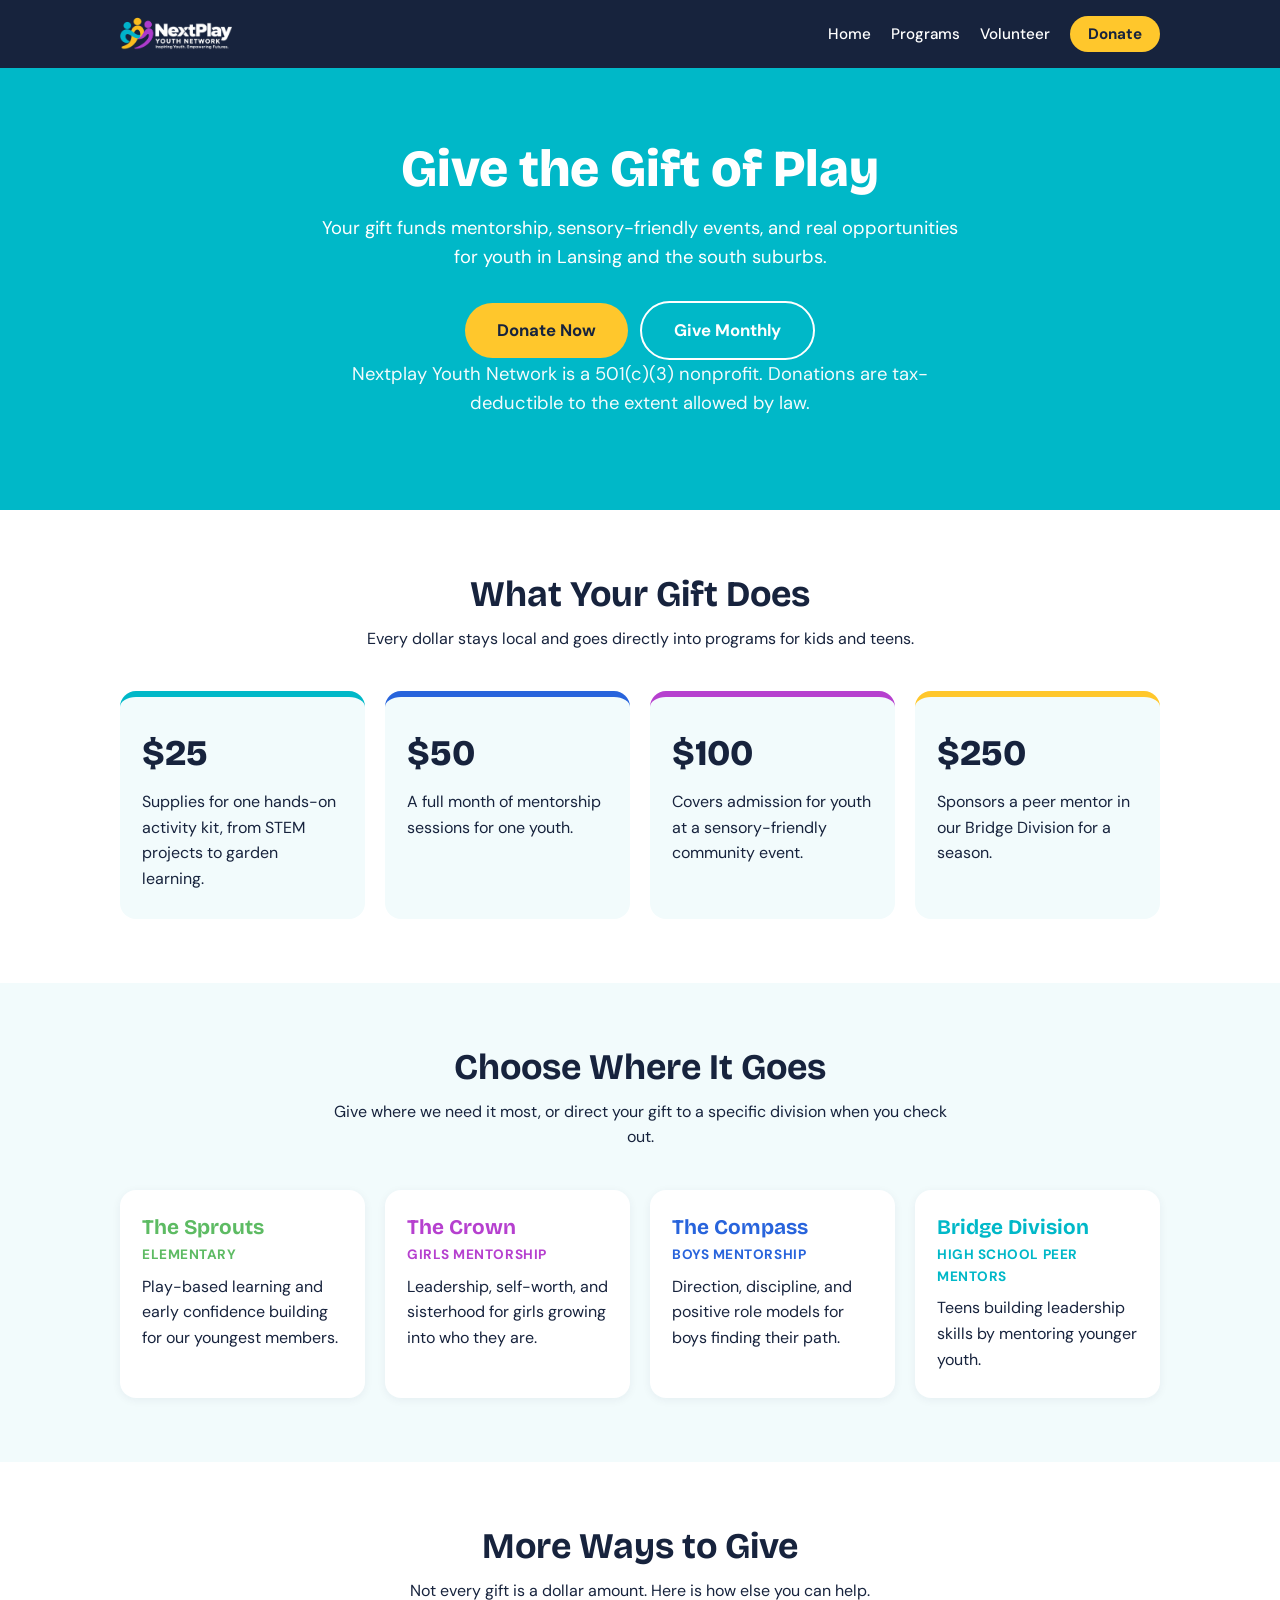
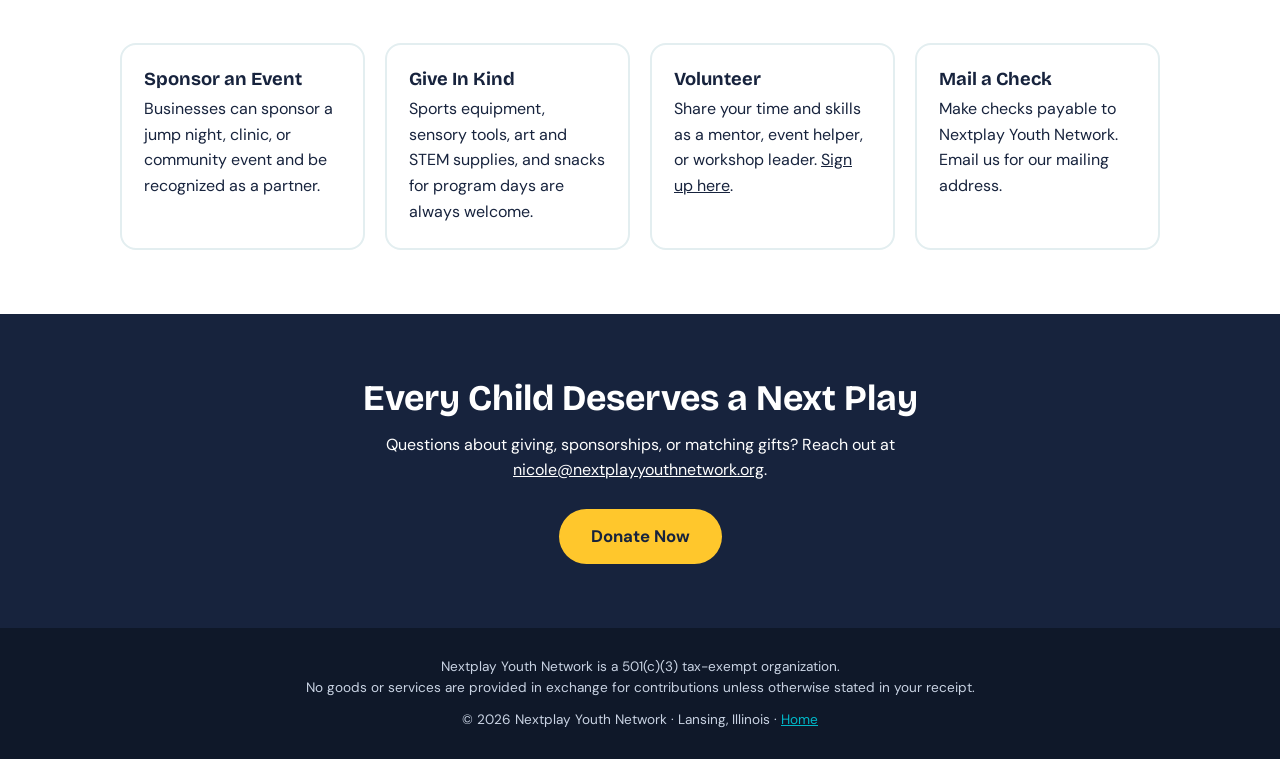
==== donate.html @ af015f4e "Add files via upload" ====
<!DOCTYPE html>
<html lang="en">
<head>
  <meta charset="UTF-8">
  <meta name="viewport" content="width=device-width, initial-scale=1.0">
  <title>Donate | Nextplay Youth Network</title>
  <meta name="description" content="Support Nextplay Youth Network, a Lansing, IL 501(c)(3) offering mentorship and sensory-friendly programs for youth. Every gift is tax-deductible to the extent allowed by law.">
  <meta property="og:title" content="Give the Gift of Play | Nextplay Youth Network">
  <meta property="og:description" content="Fund mentorship, sensory-friendly events, and real opportunities for Lansing youth.">
  <meta property="og:image" content="og-banner.png">
  <meta property="og:url" content="https://nextplayyouthnetwork.org/donate.html">
  <link rel="preconnect" href="https://fonts.googleapis.com">
  <link rel="preconnect" href="https://fonts.gstatic.com" crossorigin>
  <link href="https://fonts.googleapis.com/css2?family=Bricolage+Grotesque:wght@600;800&family=DM+Sans:wght@400;500;700&display=swap" rel="stylesheet">
  <style>
    :root {
      --turquoise: #00B8C8;
      --royal: #2864DC;
      --orchid: #B640CF;
      --gold: #FFC72C;
      --navy: #17233D;
      --white: #FFFFFF;
      --soft: #F2FBFC;
      --sprout: #5DBB63;
    }
    * { box-sizing: border-box; margin: 0; padding: 0; }
    body { font-family: 'DM Sans', sans-serif; color: var(--navy); background: var(--white); line-height: 1.6; }
    h1, h2, h3 { font-family: 'Bricolage Grotesque', sans-serif; line-height: 1.15; }
    a { color: inherit; }
    .wrap { max-width: 1080px; margin: 0 auto; padding: 0 20px; }

    /* Nav */
    nav { background: var(--navy); }
    nav .wrap { display: flex; align-items: center; justify-content: space-between; gap: 16px; padding-top: 14px; padding-bottom: 14px; flex-wrap: wrap; }
    nav .brand { font-family: 'Bricolage Grotesque', sans-serif; font-weight: 800; font-size: 1.25rem; color: var(--white); text-decoration: none; }
    nav .brand span { color: var(--turquoise); }
    nav ul { list-style: none; display: flex; gap: 20px; align-items: center; flex-wrap: wrap; }
    nav ul a { color: var(--white); text-decoration: none; font-weight: 500; font-size: 0.95rem; }
    nav ul a:hover { color: var(--gold); }
    .nav-donate { background: var(--gold); color: var(--navy) !important; padding: 8px 18px; border-radius: 999px; font-weight: 700 !important; }

    /* Hero */
    .hero { background: var(--turquoise); color: var(--white); padding: 72px 0 64px; text-align: center; }
    .hero h1 { font-size: clamp(2rem, 5vw, 3.25rem); font-weight: 800; margin-bottom: 14px; }
    .hero p { font-size: 1.15rem; max-width: 640px; margin: 0 auto 28px; }
    .btn { display: inline-block; font-weight: 700; text-decoration: none; border-radius: 999px; padding: 14px 32px; font-size: 1.05rem; transition: transform .15s ease, box-shadow .15s ease; }
    .btn:hover { transform: translateY(-2px); box-shadow: 0 6px 18px rgba(23,35,61,.18); }
    .btn-gold { background: var(--gold); color: var(--navy); }
    .btn-navy { background: var(--navy); color: var(--white); }
    .btn-outline { border: 2px solid var(--white); color: var(--white); margin-left: 8px; }
    .trust { margin-top: 18px; font-size: 0.9rem; opacity: .95; }

    section { padding: 64px 0; }
    .section-title { text-align: center; font-size: clamp(1.6rem, 3.5vw, 2.25rem); margin-bottom: 10px; }
    .section-sub { text-align: center; max-width: 620px; margin: 0 auto 40px; }

    /* Impact tiers */
    .tiers { display: grid; grid-template-columns: repeat(auto-fit, minmax(220px, 1fr)); gap: 20px; }
    .tier { background: var(--soft); border-radius: 16px; padding: 28px 22px; border-top: 6px solid var(--turquoise); }
    .tier:nth-child(2) { border-top-color: var(--royal); }
    .tier:nth-child(3) { border-top-color: var(--orchid); }
    .tier:nth-child(4) { border-top-color: var(--gold); }
    .tier .amt { font-family: 'Bricolage Grotesque', sans-serif; font-size: 2.25rem; font-weight: 800; }
    .tier p { margin-top: 6px; }

    /* Divisions */
    .divisions { background: var(--soft); }
    .div-grid { display: grid; grid-template-columns: repeat(auto-fit, minmax(220px, 1fr)); gap: 20px; }
    .div-card { background: var(--white); border-radius: 16px; padding: 26px 22px; box-shadow: 0 2px 10px rgba(23,35,61,.06); }
    .div-card h3 { font-size: 1.3rem; margin-bottom: 4px; }
    .div-card .who { font-size: .85rem; font-weight: 700; text-transform: uppercase; letter-spacing: .04em; margin-bottom: 8px; }
    .sprouts h3, .sprouts .who { color: var(--sprout); }
    .crown h3, .crown .who { color: var(--orchid); }
    .compass h3, .compass .who { color: var(--royal); }
    .bridge h3, .bridge .who { color: var(--turquoise); }

    /* Other ways */
    .ways { display: grid; grid-template-columns: repeat(auto-fit, minmax(240px, 1fr)); gap: 20px; }
    .way { border: 2px solid #E3EEF0; border-radius: 16px; padding: 24px 22px; }
    .way h3 { font-size: 1.15rem; margin-bottom: 6px; }

    /* Closing band */
    .band { background: var(--navy); color: var(--white); text-align: center; }
    .band h2 { font-size: clamp(1.6rem, 3.5vw, 2.25rem); margin-bottom: 12px; }
    .band p { max-width: 600px; margin: 0 auto 26px; }

    footer { background: #0F1829; color: #C9D3E3; font-size: .85rem; padding: 28px 0; text-align: center; }
    footer a { color: var(--turquoise); }

    @media (max-width: 520px) {
      .btn-outline { margin-left: 0; margin-top: 10px; }
      nav ul { gap: 14px; }
    }
  </style>
</head>
<body>


  <nav>
    <div class="wrap">
      <a href="index.html" class="brand"><img src="nextplay-logo-white.png" alt="Nextplay Youth Network home" style="height:40px;display:block;"></a>
      <ul>
        <li><a href="index.html">Home</a></li>
        <li><a href="index.html#programs">Programs</a></li>
        <li><a href="join.html#volunteer">Volunteer</a></li>
        <li><a href="donate.html" class="nav-donate">Donate</a></li>
      </ul>
    </div>
  </nav>

  <header class="hero">
    <div class="wrap">
      <h1>Give the Gift of Play</h1>
      <p>Your gift funds mentorship, sensory-friendly events, and real opportunities for youth in Lansing and the south suburbs.</p>
      <a href="https://www.zeffy.com/en-US/donation-form/donate-to-change-lives-27430" class="btn btn-gold" target="_blank" rel="noopener">Donate Now</a>
      <a href="https://www.zeffy.com/en-US/donation-form/donate-to-change-lives-27430" class="btn btn-outline" target="_blank" rel="noopener">Give Monthly</a>
      <p class="trust">Nextplay Youth Network is a 501(c)(3) nonprofit. Donations are tax-deductible to the extent allowed by law.</p>
    </div>
  </header>

  <section>
    <div class="wrap">
      <h2 class="section-title">What Your Gift Does</h2>
      <p class="section-sub">Every dollar stays local and goes directly into programs for kids and teens.</p>
      <div class="tiers">
        <div class="tier"><div class="amt">$25</div><p>Supplies for one hands-on activity kit, from STEM projects to garden learning.</p></div>
        <div class="tier"><div class="amt">$50</div><p>A full month of mentorship sessions for one youth.</p></div>
        <div class="tier"><div class="amt">$100</div><p>Covers admission for youth at a sensory-friendly community event.</p></div>
        <div class="tier"><div class="amt">$250</div><p>Sponsors a peer mentor in our Bridge Division for a season.</p></div>
      </div>
    </div>
  </section>

  <section class="divisions">
    <div class="wrap">
      <h2 class="section-title">Choose Where It Goes</h2>
      <p class="section-sub">Give where we need it most, or direct your gift to a specific division when you check out.</p>
      <div class="div-grid">
        <div class="div-card sprouts"><h3>The Sprouts</h3><div class="who">Elementary</div><p>Play-based learning and early confidence building for our youngest members.</p></div>
        <div class="div-card crown"><h3>The Crown</h3><div class="who">Girls Mentorship</div><p>Leadership, self-worth, and sisterhood for girls growing into who they are.</p></div>
        <div class="div-card compass"><h3>The Compass</h3><div class="who">Boys Mentorship</div><p>Direction, discipline, and positive role models for boys finding their path.</p></div>
        <div class="div-card bridge"><h3>Bridge Division</h3><div class="who">High School Peer Mentors</div><p>Teens building leadership skills by mentoring younger youth.</p></div>
      </div>
    </div>
  </section>

  <section>
    <div class="wrap">
      <h2 class="section-title">More Ways to Give</h2>
      <p class="section-sub">Not every gift is a dollar amount. Here is how else you can help.</p>
      <div class="ways">
        <div class="way"><h3>Sponsor an Event</h3><p>Businesses can sponsor a jump night, clinic, or community event and be recognized as a partner.</p></div>
        <div class="way"><h3>Give In Kind</h3><p>Sports equipment, sensory tools, art and STEM supplies, and snacks for program days are always welcome.</p></div>
        <div class="way"><h3>Volunteer</h3><p>Share your time and skills as a mentor, event helper, or workshop leader. <a href="join.html#volunteer">Sign up here</a>.</p></div>
        <div class="way"><h3>Mail a Check</h3><p>Make checks payable to Nextplay Youth Network. Email us for our mailing address.</p></div>
      </div>
    </div>
  </section>

  <section class="band">
    <div class="wrap">
      <h2>Every Child Deserves a Next Play</h2>
      <p>Questions about giving, sponsorships, or matching gifts? Reach out at <a href="mailto:nicole@nextplayyouthnetwork.org">nicole@nextplayyouthnetwork.org</a>.</p>
      <a href="https://www.zeffy.com/en-US/donation-form/donate-to-change-lives-27430" class="btn btn-gold" target="_blank" rel="noopener">Donate Now</a>
    </div>
  </section>

  <footer>
    <div class="wrap">
      <p>Nextplay Youth Network is a 501(c)(3) tax-exempt organization.<br>
      No goods or services are provided in exchange for contributions unless otherwise stated in your receipt.</p>
      <p style="margin-top:10px;">&copy; 2026 Nextplay Youth Network &middot; Lansing, Illinois &middot; <a href="index.html">Home</a></p>
    </div>
  </footer>

</body>
</html>
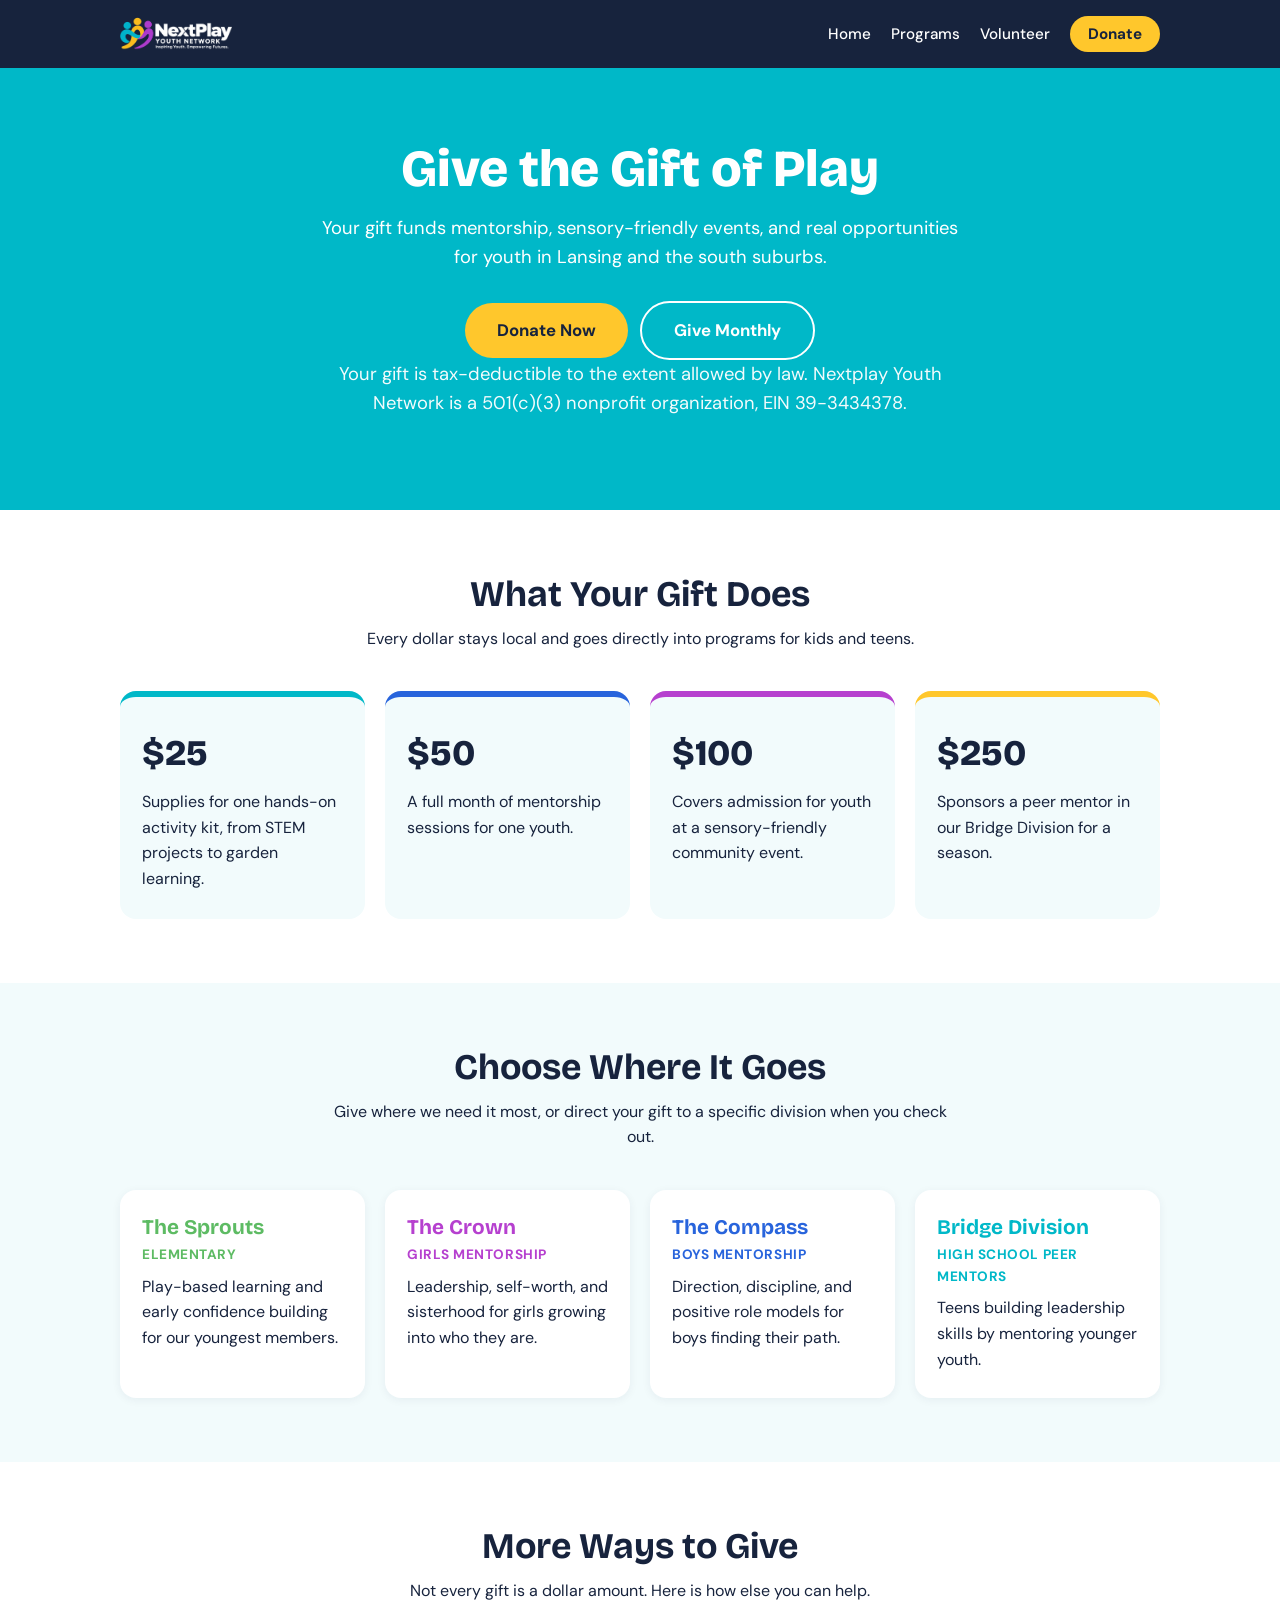
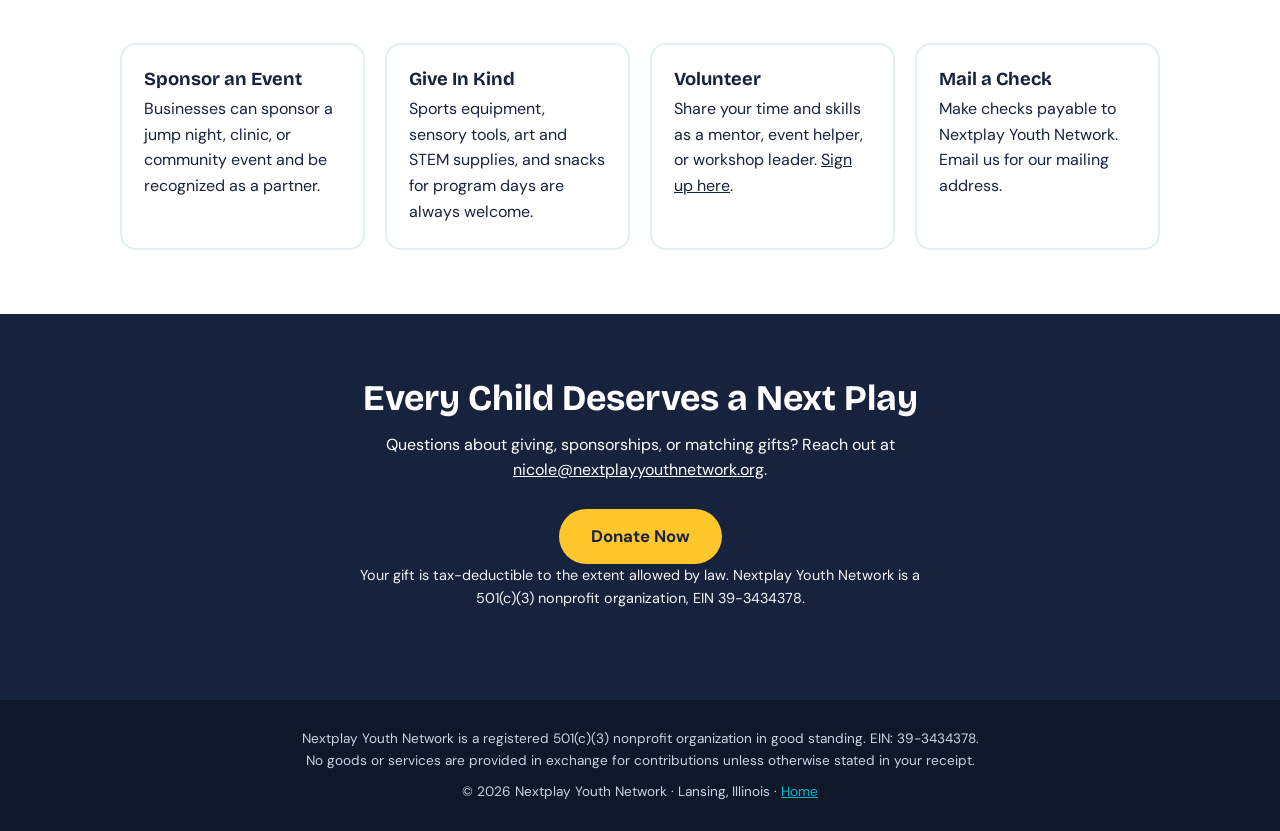
==== commit e0538351: "Add 501(c)(3) status and EIN to footers and donate buttons Co-Authored-By: Claude Opus 5.5 <noreply@" ====
--- a/donate.html
+++ b/donate.html
@@ -114,7 +114,7 @@
       <p>Your gift funds mentorship, sensory-friendly events, and real opportunities for youth in Lansing and the south suburbs.</p>
       <a href="https://www.zeffy.com/en-US/donation-form/donate-to-change-lives-27430" class="btn btn-gold" target="_blank" rel="noopener">Donate Now</a>
       <a href="https://www.zeffy.com/en-US/donation-form/donate-to-change-lives-27430" class="btn btn-outline" target="_blank" rel="noopener">Give Monthly</a>
-      <p class="trust">Nextplay Youth Network is a 501(c)(3) nonprofit. Donations are tax-deductible to the extent allowed by law.</p>
+      <p class="trust">Your gift is tax-deductible to the extent allowed by law. Nextplay Youth Network is a 501(c)(3) nonprofit organization, EIN <span style="white-space:nowrap">39-3434378</span>.</p>
     </div>
   </header>
 
@@ -162,12 +162,13 @@
       <h2>Every Child Deserves a Next Play</h2>
       <p>Questions about giving, sponsorships, or matching gifts? Reach out at <a href="mailto:nicole@nextplayyouthnetwork.org">nicole@nextplayyouthnetwork.org</a>.</p>
       <a href="https://www.zeffy.com/en-US/donation-form/donate-to-change-lives-27430" class="btn btn-gold" target="_blank" rel="noopener">Donate Now</a>
+      <p class="trust">Your gift is tax-deductible to the extent allowed by law. Nextplay Youth Network is a 501(c)(3) nonprofit organization, EIN <span style="white-space:nowrap">39-3434378</span>.</p>
     </div>
   </section>
 
   <footer>
     <div class="wrap">
-      <p>Nextplay Youth Network is a 501(c)(3) tax-exempt organization.<br>
+      <p>Nextplay Youth Network is a registered 501(c)(3) nonprofit organization in good standing. EIN: <span style="white-space:nowrap">39-3434378</span>.<br>
       No goods or services are provided in exchange for contributions unless otherwise stated in your receipt.</p>
       <p style="margin-top:10px;">&copy; 2026 Nextplay Youth Network &middot; Lansing, Illinois &middot; <a href="index.html">Home</a></p>
     </div>
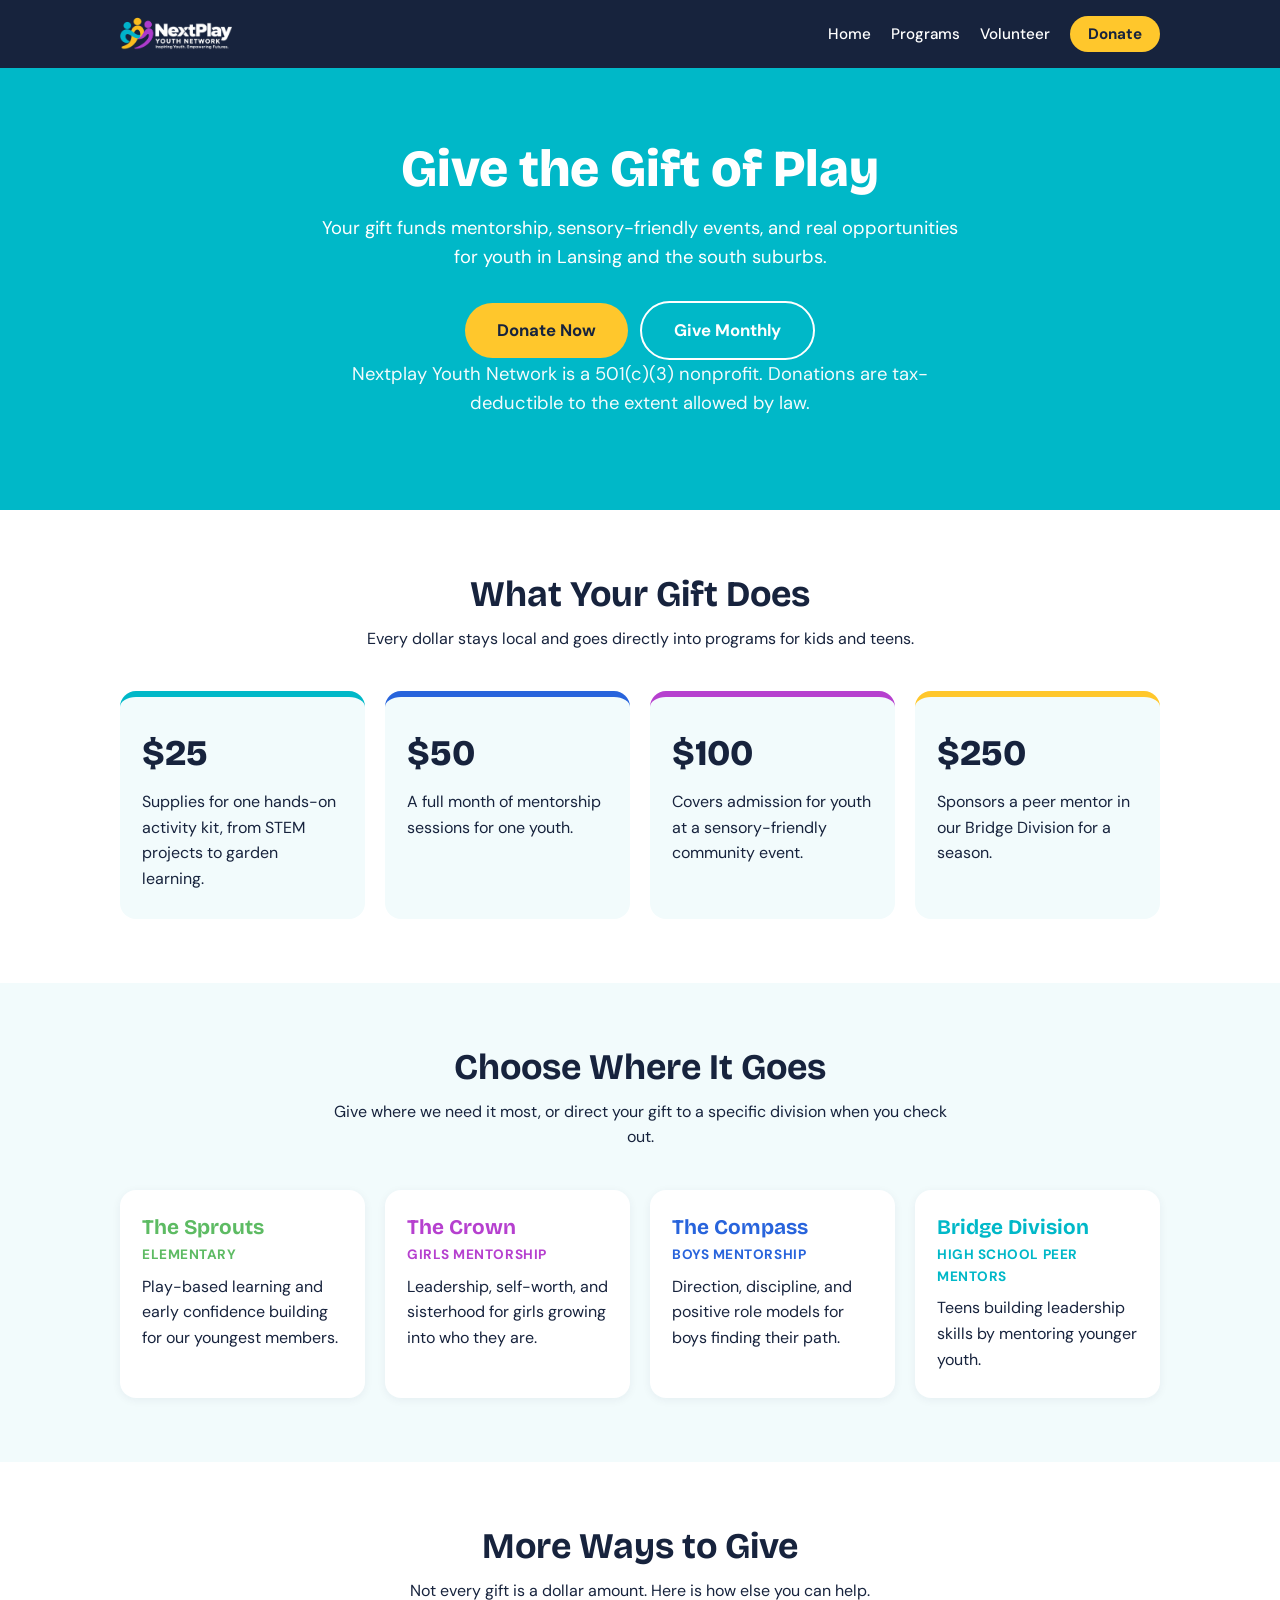
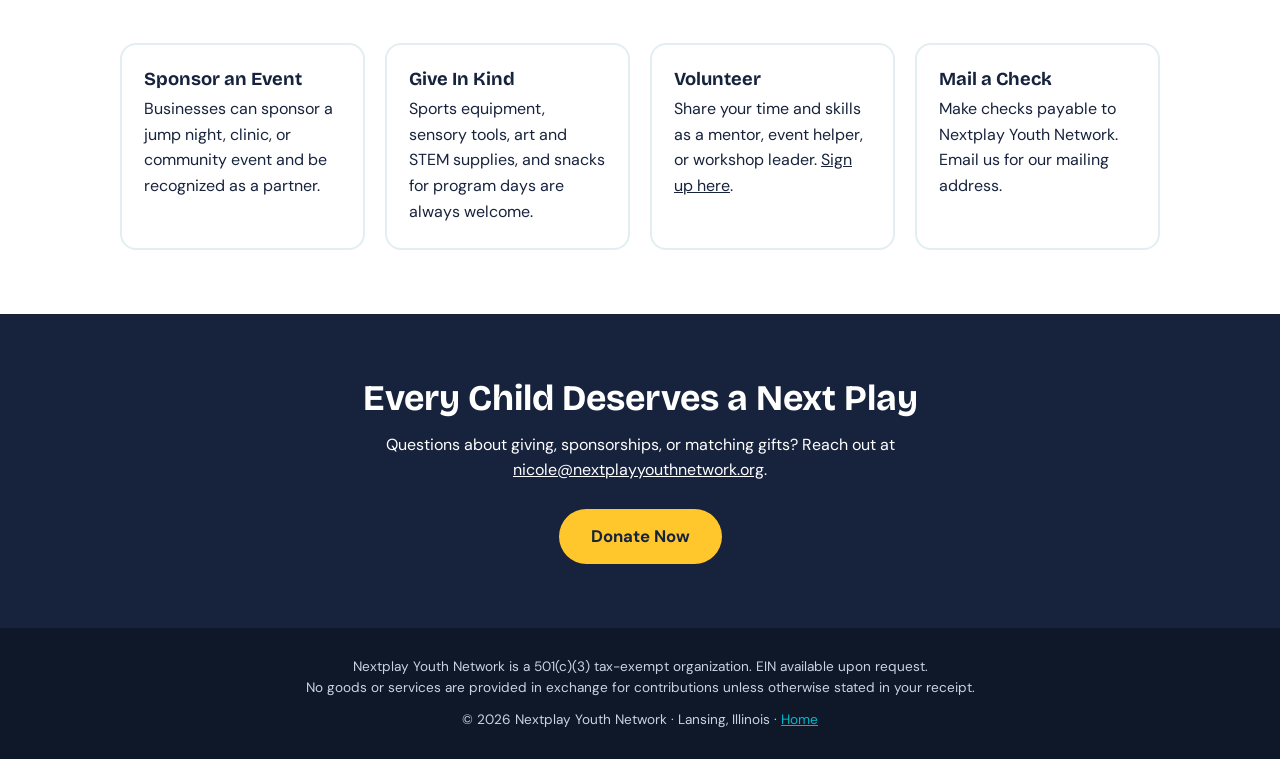
==== commit 6031d727: "site updates" ====
--- a/donate.html
+++ b/donate.html
@@ -112,9 +112,9 @@
     <div class="wrap">
       <h1>Give the Gift of Play</h1>
       <p>Your gift funds mentorship, sensory-friendly events, and real opportunities for youth in Lansing and the south suburbs.</p>
-      <a href="https://www.zeffy.com/en-US/donation-form/donate-to-change-lives-27430" class="btn btn-gold" target="_blank" rel="noopener">Donate Now</a>
-      <a href="https://www.zeffy.com/en-US/donation-form/donate-to-change-lives-27430" class="btn btn-outline" target="_blank" rel="noopener">Give Monthly</a>
-      <p class="trust">Your gift is tax-deductible to the extent allowed by law. Nextplay Youth Network is a 501(c)(3) nonprofit organization, EIN <span style="white-space:nowrap">39-3434378</span>.</p>
+      <a href="https://www.zeffy.com/en-US/donation-form/support-nextplay-youth-network" class="btn btn-gold" target="_blank" rel="noopener">Donate Now</a>
+      <a href="https://www.zeffy.com/en-US/donation-form/support-nextplay-youth-network" class="btn btn-outline" target="_blank" rel="noopener">Give Monthly</a>
+      <p class="trust">Nextplay Youth Network is a 501(c)(3) nonprofit. Donations are tax-deductible to the extent allowed by law.</p>
     </div>
   </header>
 
@@ -161,14 +161,13 @@
     <div class="wrap">
       <h2>Every Child Deserves a Next Play</h2>
       <p>Questions about giving, sponsorships, or matching gifts? Reach out at <a href="mailto:nicole@nextplayyouthnetwork.org">nicole@nextplayyouthnetwork.org</a>.</p>
-      <a href="https://www.zeffy.com/en-US/donation-form/donate-to-change-lives-27430" class="btn btn-gold" target="_blank" rel="noopener">Donate Now</a>
-      <p class="trust">Your gift is tax-deductible to the extent allowed by law. Nextplay Youth Network is a 501(c)(3) nonprofit organization, EIN <span style="white-space:nowrap">39-3434378</span>.</p>
+      <a href="https://www.zeffy.com/en-US/donation-form/support-nextplay-youth-network" class="btn btn-gold" target="_blank" rel="noopener">Donate Now</a>
     </div>
   </section>
 
   <footer>
     <div class="wrap">
-      <p>Nextplay Youth Network is a registered 501(c)(3) nonprofit organization in good standing. EIN: <span style="white-space:nowrap">39-3434378</span>.<br>
+      <p>Nextplay Youth Network is a 501(c)(3) tax-exempt organization. EIN available upon request.<br>
       No goods or services are provided in exchange for contributions unless otherwise stated in your receipt.</p>
       <p style="margin-top:10px;">&copy; 2026 Nextplay Youth Network &middot; Lansing, Illinois &middot; <a href="index.html">Home</a></p>
     </div>
